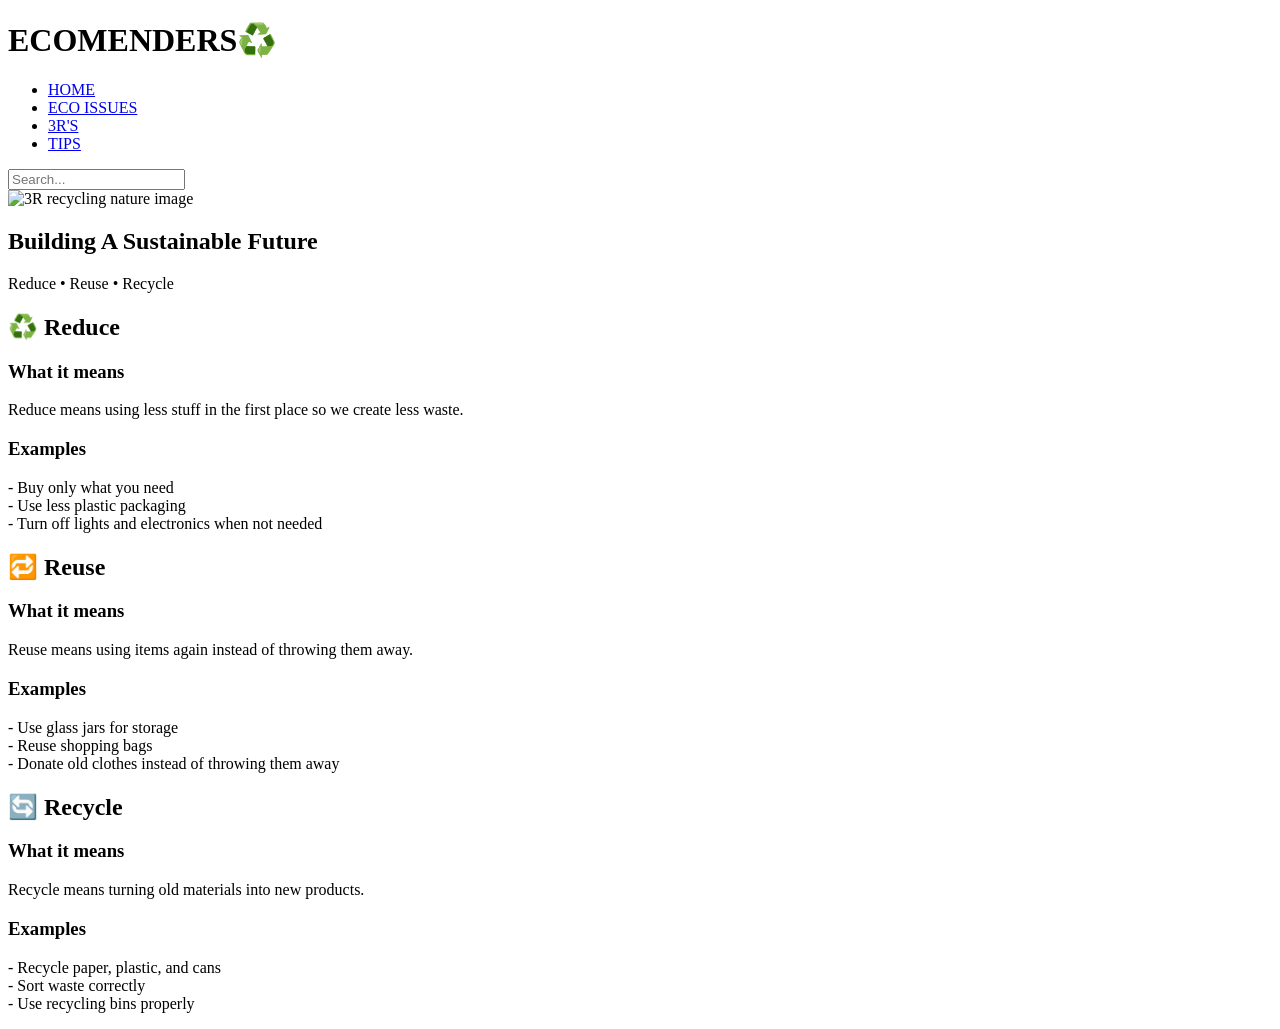
==== 3r.html @ a2a536fe "Add files via upload" ====
<!DOCTYPE html>
<html lang="en">
<head>
 <meta charset="UTF-8">
 <title>Learn More About The 3R's</title>
 <link rel="stylesheet" href="3R.css">
</head>
<body>

<!-- NAVBAR -->
<header class="navbar-header">
<h1>ECOMENDERS♻️</h1>

<nav class="navbar">

  <ul class="nav-links">
    <li><a href="index.html">HOME</a></li>
    <li><a href="eco-issues.html">ECO ISSUES</a></li>
    <li><a href="3R.html">3R'S</a></li>
    <li><a href="tips.html">TIPS</a></li>
  </ul>

  <input type="text" placeholder="Search..." class="search-bar">

</nav>

</header> 


<!-- Hero Section -->
<section class="hero">
  <img src="https://png.pngtree.com/thumb_back/fh260/background/20241213/pngtree-a-green-field-of-plants-with-the-recycling-symbol-illuminated-by-image_16791881.jpg" alt="3R recycling nature image" class="eco-hero-img">
  
<div class="hero-text">
  <h1>Building A Sustainable Future</h1>
   <p>Reduce • Reuse • Recycle</p>
 </div>
</section>

<!-- CONTENT SECTIONS -->
<section class="readmore-content">

<!-- REDUCE -->
<div class="content-section">
  <h2>♻️ Reduce</h2>
  <h3>What it means</h3>
  <p>Reduce means using less stuff in the first place so we create less waste.</p>

  <h3>Examples</h3>
  <p>
    - Buy only what you need<br>
    - Use less plastic packaging<br>
    - Turn off lights and electronics when not needed
  </p>
</div>

<!-- REUSE -->
<div class="content-section">
  <h2>🔁 Reuse</h2>
  <h3>What it means</h3>
  <p>Reuse means using items again instead of throwing them away.</p>

  <h3>Examples</h3>
  <p>
    - Use glass jars for storage<br>
    - Reuse shopping bags<br>
    - Donate old clothes instead of throwing them away
  </p>
</div>

<!-- RECYCLE -->
<div class="content-section">
  <h2>🔄 Recycle</h2>
  <h3>What it means</h3>
  <p>Recycle means turning old materials into new products.</p>

  <h3>Examples</h3>
  <p>
    - Recycle paper, plastic, and cans<br>
    - Sort waste correctly<br>
    - Use recycling bins properly
  </p>
</div>


</body>
</html>
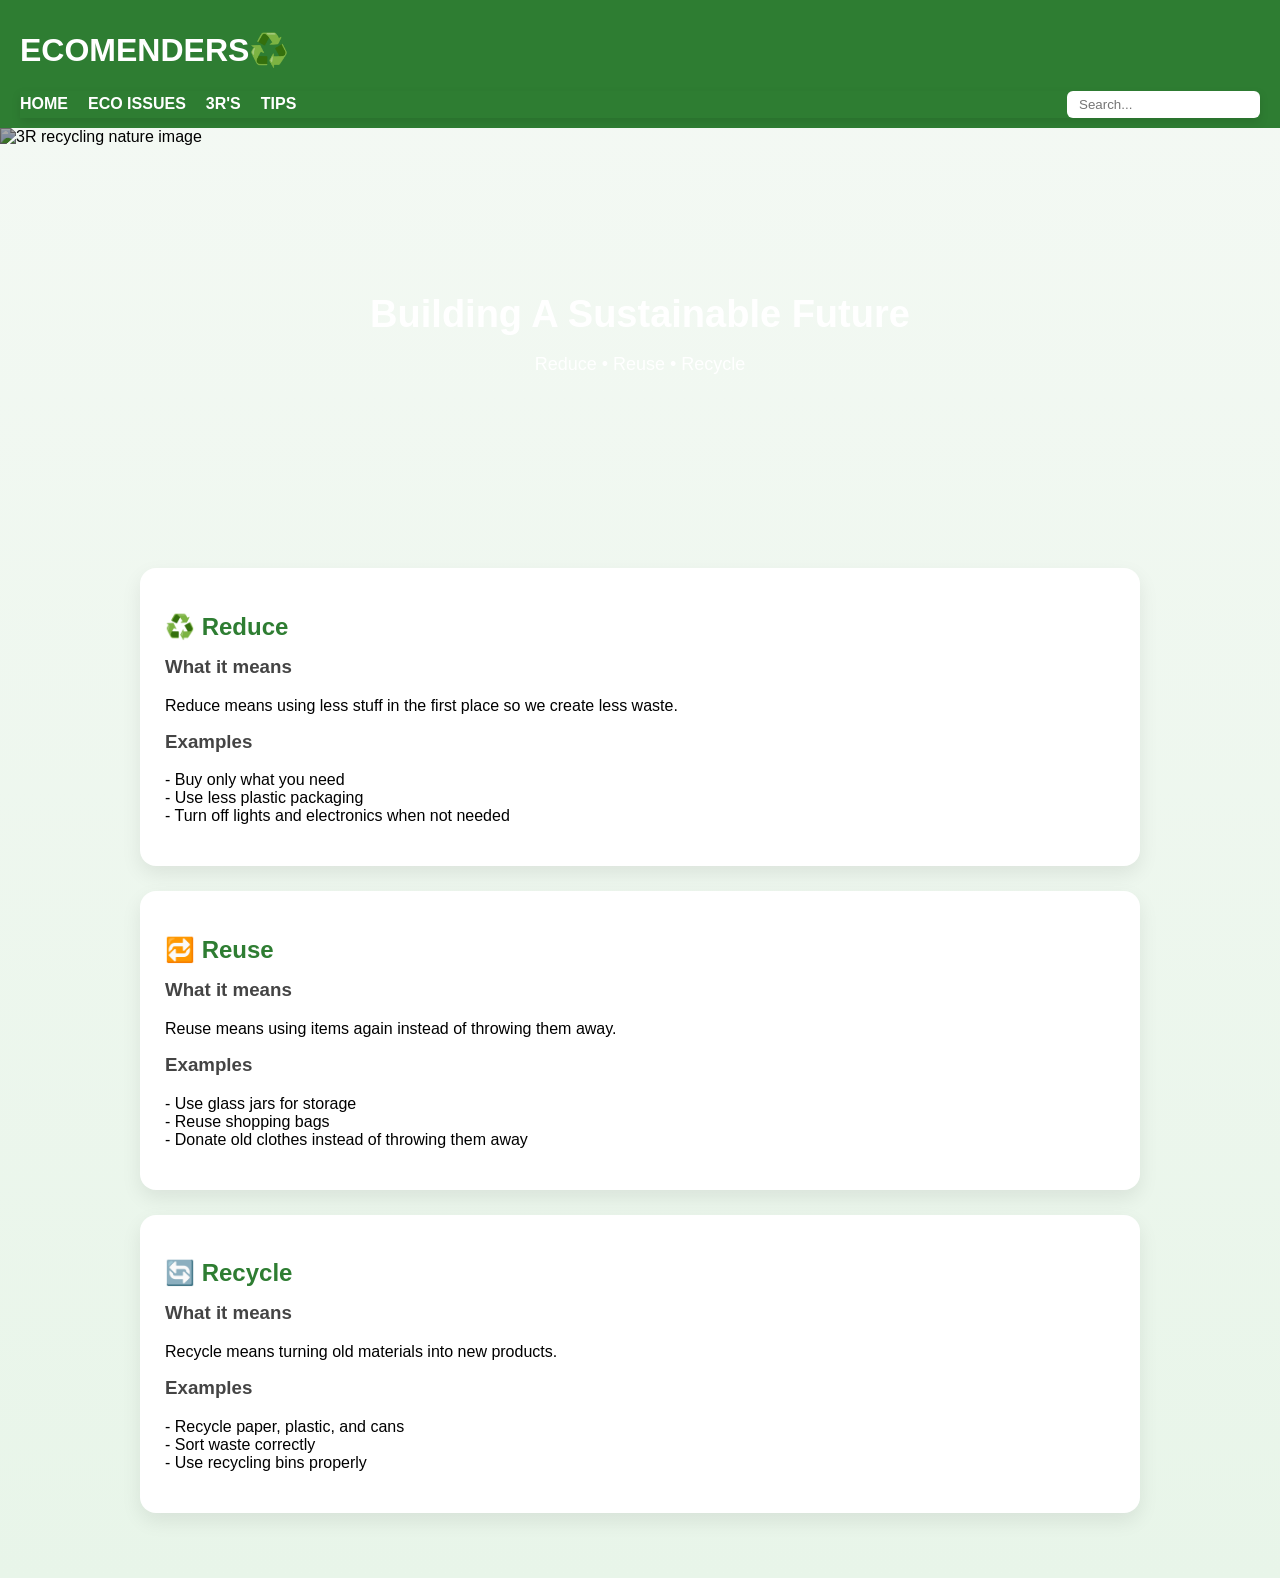
==== commit 337e43d4: "Update 3r.html" ====
--- a/3r.html
+++ b/3r.html
@@ -3,7 +3,7 @@
 <head>
  <meta charset="UTF-8">
  <title>Learn More About The 3R's</title>
- <link rel="stylesheet" href="3R.css">
+ <link rel="stylesheet" href="3r.css">
 </head>
 <body>
 
@@ -16,7 +16,7 @@
   <ul class="nav-links">
     <li><a href="index.html">HOME</a></li>
     <li><a href="eco-issues.html">ECO ISSUES</a></li>
-    <li><a href="3R.html">3R'S</a></li>
+    <li><a href="3r.html">3R'S</a></li>
     <li><a href="tips.html">TIPS</a></li>
   </ul>
 
--- a/3r.css
+++ b/3r.css
@@ -0,0 +1,157 @@
+/* ===== READ MORE PAGE LAYOUT ===== */
+
+body {
+  margin: 0;
+  font-family: Arial, sans-serif;
+  background: linear-gradient(#f4f9f4, #e8f5e9)
+}
+
+/* NAVBAR (basic consistent style) */
+.navbar-header {
+  background: #2e7d32;
+  color: white;
+  padding: 10px 20px;
+}
+/* NAVBAR LAYOUT*/
+.navbar{
+    display:flex;
+    justify-content:space-between; /*spreads left=right*/
+    align-items:center;
+    flex-wrap:nowrap;
+
+}
+
+/*Remove Default List Style =Make Row*/
+.navbar ul {
+  list-style: none;
+  display: flex;
+  flex-direction:row;
+  gap: 20px;
+  padding: 0;
+  margin:0;
+
+}
+
+/*Make Links Clean*/
+.navbar a {
+  color: white;
+  text-decoration: none;
+  font-weight: bold;
+}
+
+.navbar a:hover{
+    color:#c8e6c9;
+
+}
+
+.navbar{
+    box-shadow:0 4px 10px rgba(0,0,0,0.1);
+
+}
+
+.nav-right{
+    display:flex;;
+
+}
+
+/* Search Bar On Right*/ /* This is the key line */
+.search-bar {
+    padding: 6px 12px;
+    border-radius: 6px;
+    border: none;
+}
+
+/* PAGE TITLE */
+.page-title {
+  text-align: center;
+  padding: 40px 20px;
+  background: #a5d6a7;
+}
+
+.page-title h1 {
+  margin: 0;
+}
+
+/* HERO */
+.hero {
+    position: relative;
+    width:100%;
+    height:400px;
+    overflow:hidden;
+
+}
+
+.hero img {
+    width: 100%;
+    height: 100%;
+    object-fit: cover;
+    filter: brightness(65%);
+    display:block;
+}
+
+.hero-text {
+    position: absolute;
+    top: 50%;
+    left: 50%;
+    transform: translate(-50%, -50%);
+    color: white;
+    text-align: center;
+    width:90%;
+}
+
+.hero-text h1 {
+    font-size: 38px;
+    margin-bottom: 10px;
+}
+
+.hero-text p {
+    font-size: 18px;
+}
+
+/* MAIN CONTENT AREA */
+.readmore-content {
+  padding: 40px 20px;
+  max-width: 1000px;
+  margin: auto;
+}
+
+/* EACH SECTION CARD */
+.content-section {
+  background: white;
+  margin-bottom: 25px;
+  padding: 25px;
+  border-radius: 16px;
+  box-shadow: 0 8px 20px rgba(0,0,0,0.08);
+  transition:transform 0.3s ease, box-shadow 0.3s ease;
+
+}
+.card:nth-child(1) {background: #e8f5e9;}
+.card:nth-child(2) {background: #f1f8e9;}
+.card:nth-child(3) {background: #e0f2f1;}
+
+.content-section:hover{
+    transform: translateY(-6px);
+    box-shadow:0 12px 25px rgba(0,0,0,0.12)
+}
+/* HEADINGS */
+.content-section h2 {
+  color: #2e7d32;
+  margin-bottom: 10px;
+}
+
+.content-section h3 {
+  margin-top: 15px;
+  color: #444;
+}
+
+/* BACK BUTTON */
+.back-button {
+  display: inline-block;
+  margin: 30px auto;
+  padding: 12px 18px;
+  background: #2e7d32;
+  color: white;
+  text-decoration: none;
+  border-radius: 8px;
+  text-align: center;
+}
